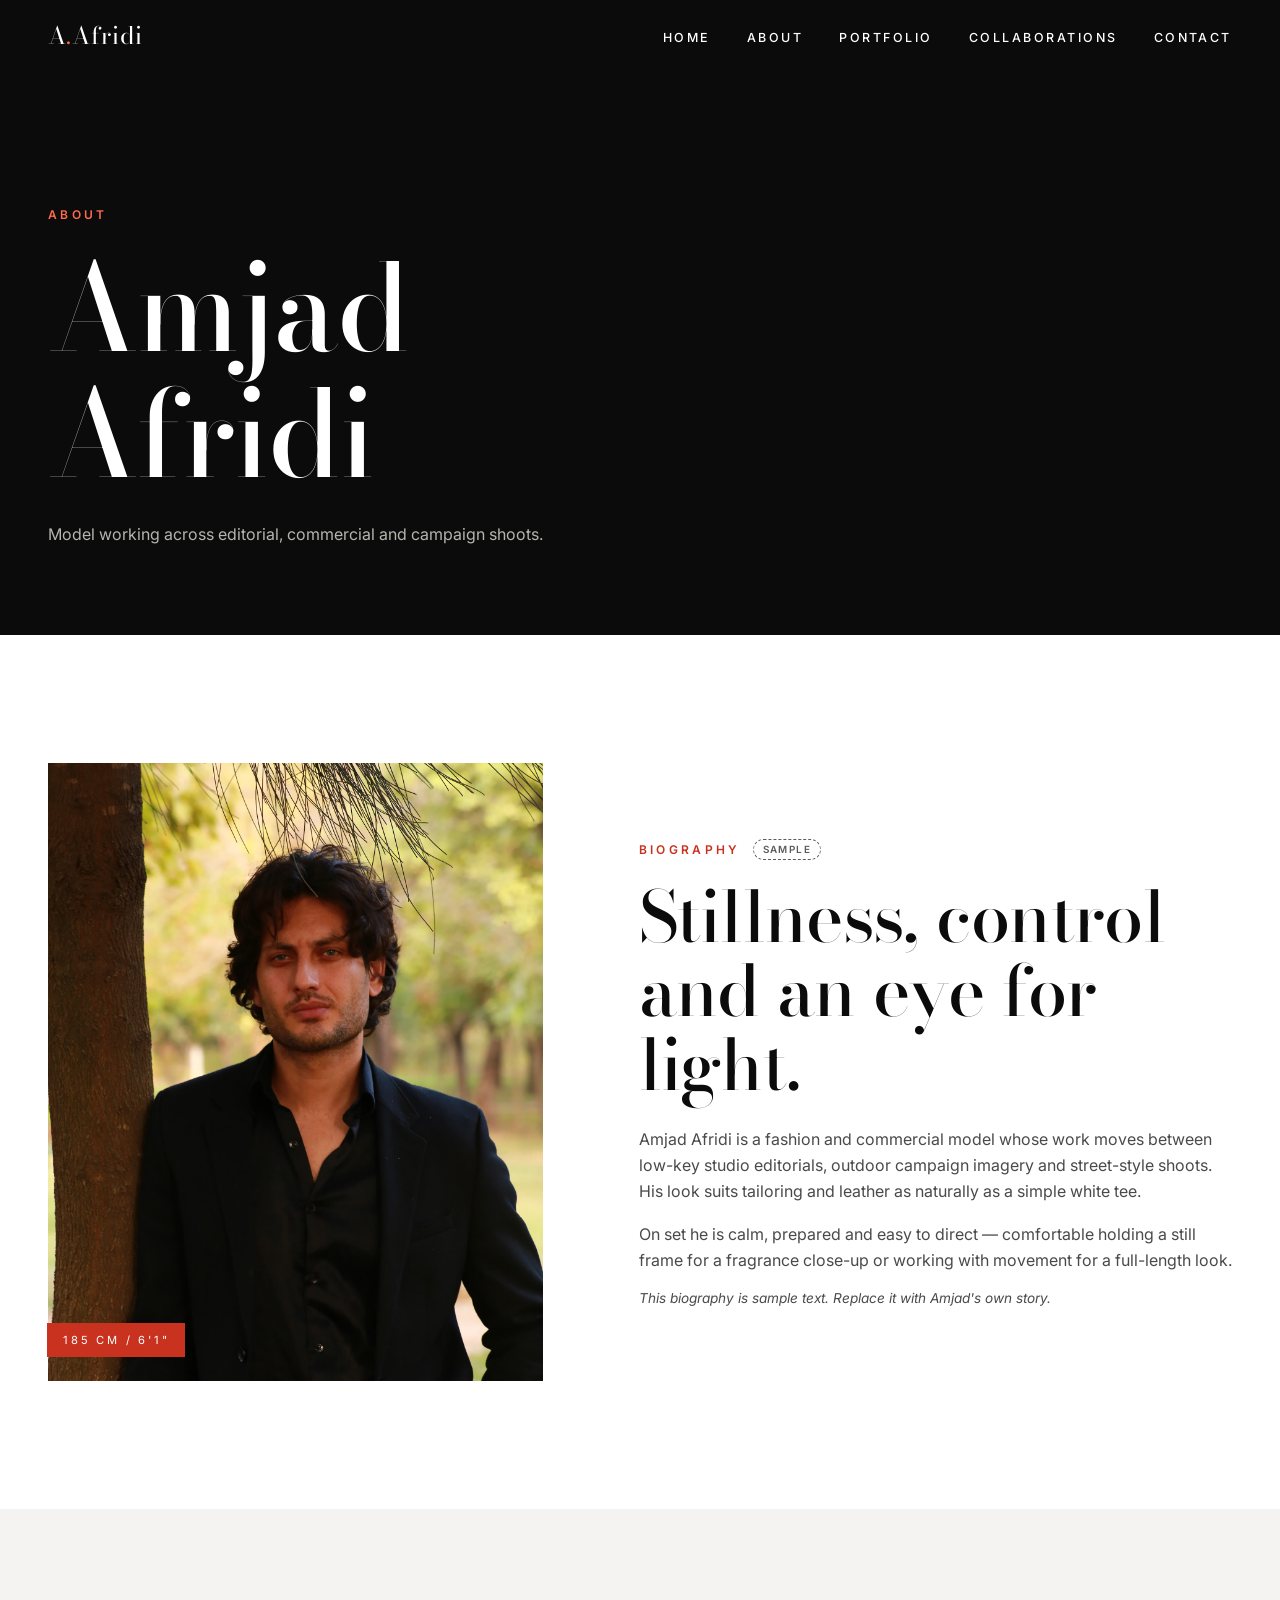
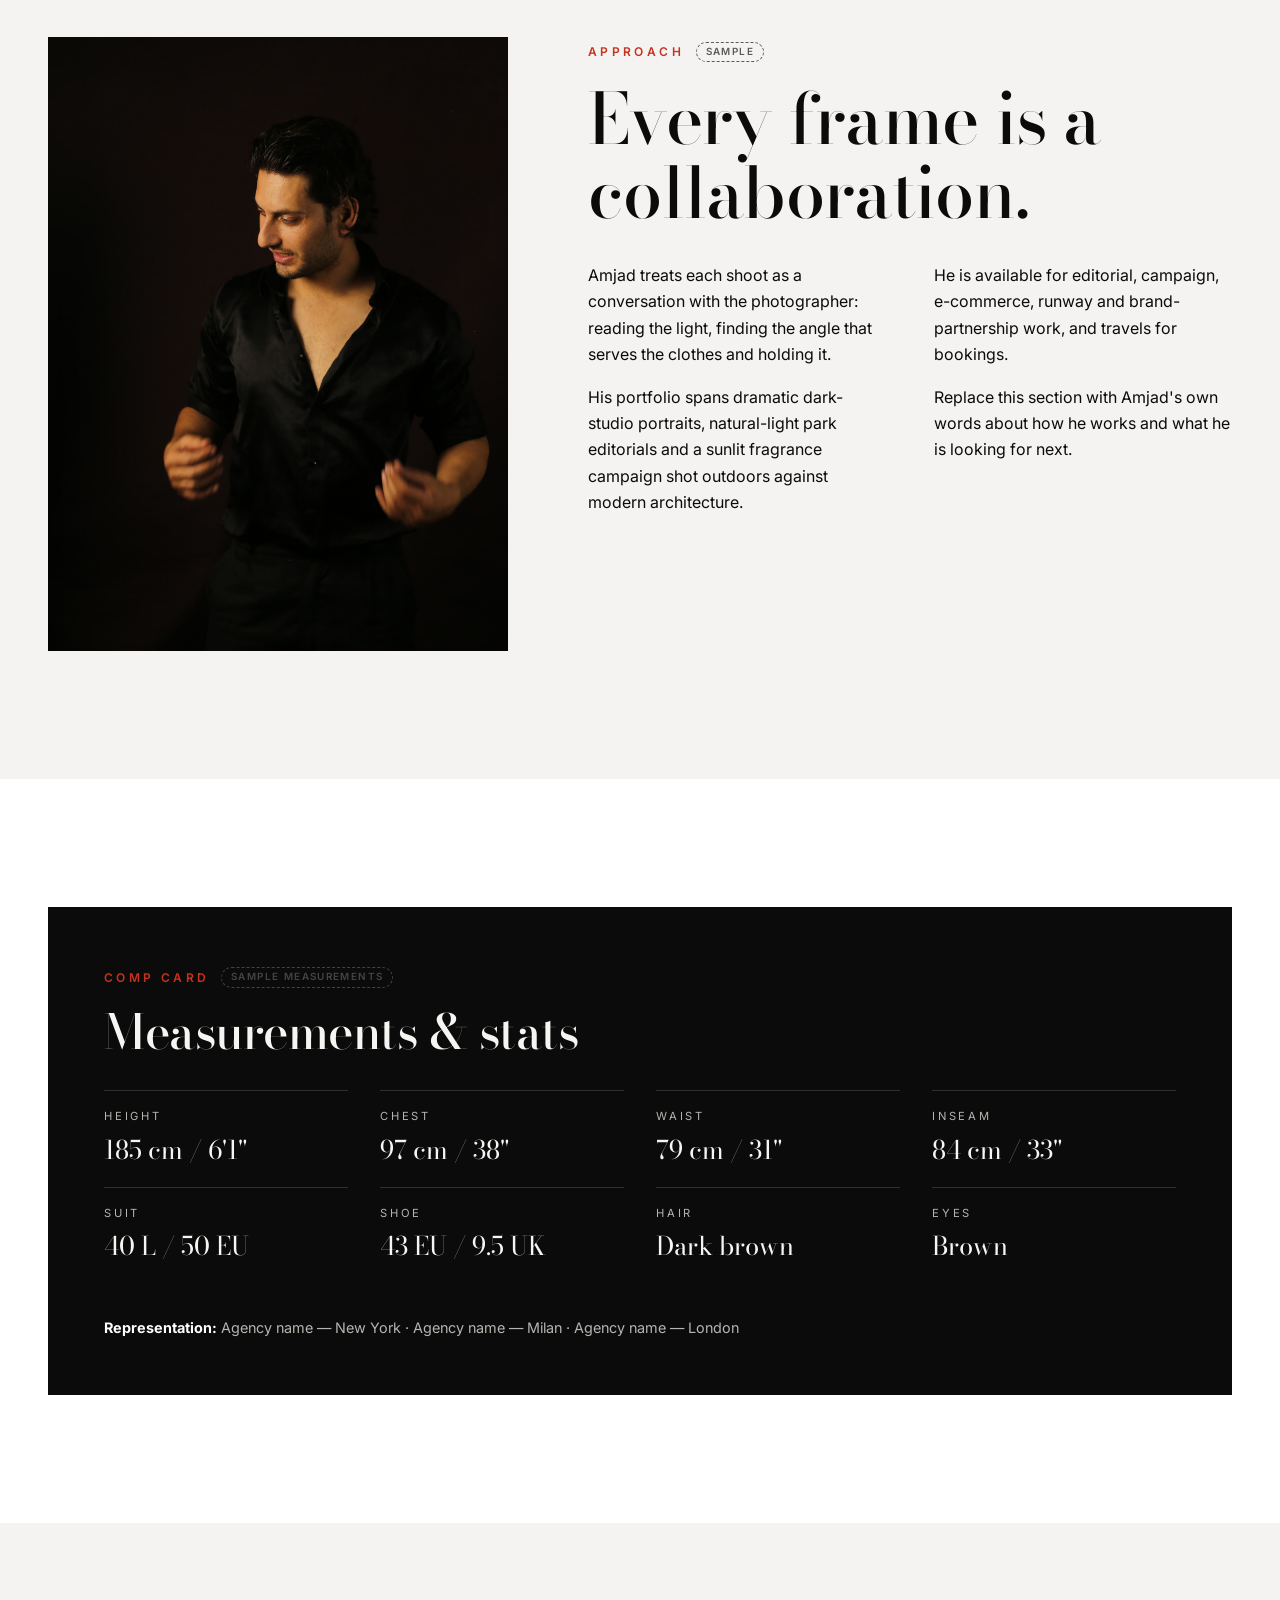
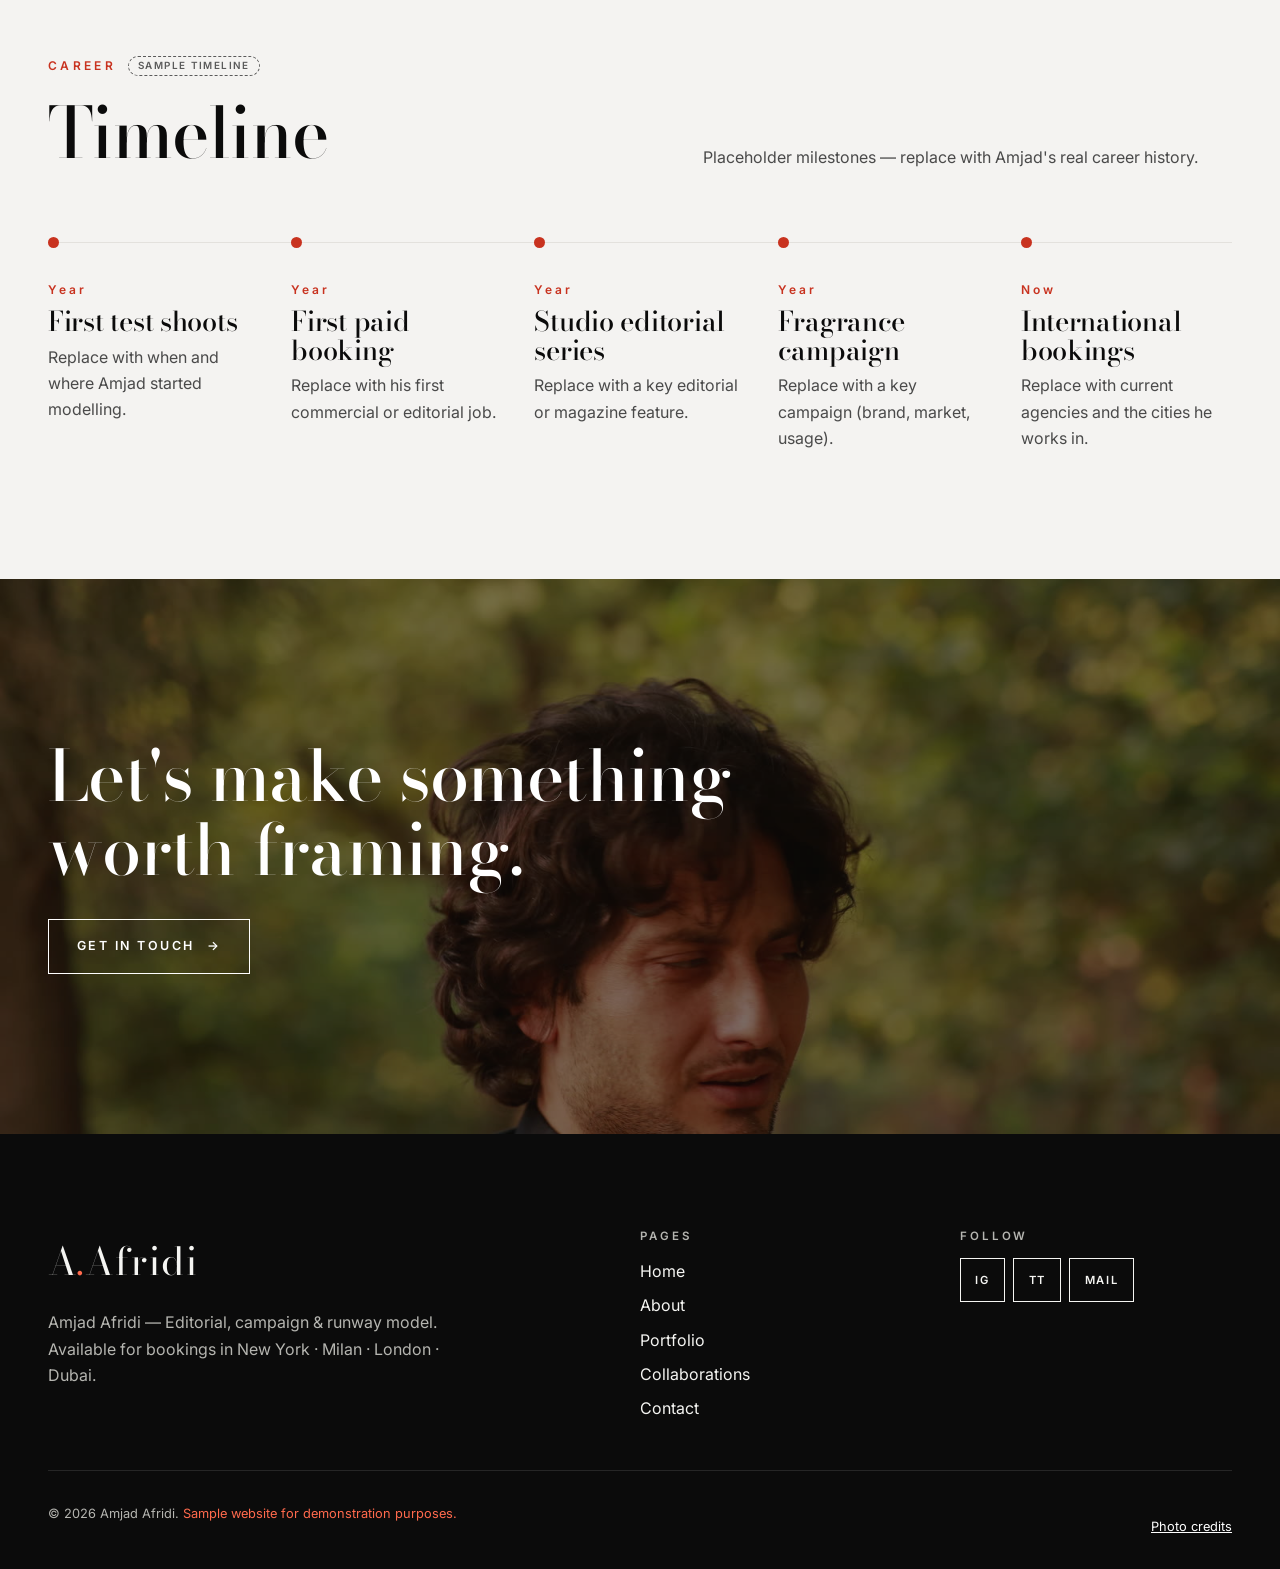
==== about.html @ eb2d9896 "Amjad Afridi Website" ====
<!DOCTYPE html>
<html lang="en">
<head>
  <meta charset="UTF-8">
  <link rel="icon" href="data:,">
  <meta name="viewport" content="width=device-width, initial-scale=1">
  <title>About | Amjad Afridi — Model</title>
  <meta name="description" content="About model Amjad Afridi — biography, measurements and career timeline.">
  <meta name="author" content="Amjad Afridi">
  <link rel="preconnect" href="https://fonts.googleapis.com">
  <link rel="preconnect" href="https://fonts.gstatic.com" crossorigin>
  <link href="https://fonts.googleapis.com/css2?family=Bodoni+Moda:ital,opsz,wght@0,6..96,400;0,6..96,500;1,6..96,400&family=Inter:wght@400;500;600;800&display=swap" rel="stylesheet">
  <link rel="stylesheet" href="css/style.css">
  <script>document.documentElement.classList.add('js');</script>
</head>
<body>
  <a class="skip-link" href="#main">Skip to content</a>

  <header class="site-header">
    <div class="container">
      <a class="logo" href="index.html" aria-label="Amjad Afridi — home">A<span>.</span>Afridi</a>
      <button class="nav-toggle" type="button" aria-expanded="false" aria-controls="site-nav" aria-label="Open menu"><span></span></button>
      <nav id="site-nav" class="site-nav" aria-label="Main">
        <ul>
          <li><a href="index.html">Home</a></li>
          <li><a href="about.html" aria-current="page">About</a></li>
          <li><a href="portfolio.html">Portfolio</a></li>
          <li><a href="collaborations.html">Collaborations</a></li>
          <li><a href="contact.html">Contact</a></li>
        </ul>
      </nav>
    </div>
  </header>

  <main id="main">

    <section class="page-head">
      <div class="container">
        <span class="eyebrow">About</span>
        <h1>Amjad<br>Afridi</h1>
        <p>Model working across editorial, commercial and campaign shoots.</p>
      </div>
    </section>

    <section class="section" aria-labelledby="bio-title">
      <div class="container about-grid">
        <figure class="about-portrait reveal">
          <img src="images/amjad-about-01.jpg" alt="Amjad Afridi in a black suit leaning against a tree in a park" loading="lazy" style="object-position: 50% 25%">
          <figcaption data-config="measurements.height">185 cm / 6'1"</figcaption>
        </figure>
        <div class="about-text reveal reveal-delay-1">
          <span class="eyebrow">Biography</span> <span class="sample-tag" title="Placeholder content — replace with real details">Sample</span>
          <h2 id="bio-title">Stillness, control and an eye for light.</h2>
          <p>Amjad Afridi is a fashion and commercial model whose work moves between low-key studio editorials, outdoor campaign imagery and street-style shoots. His look suits tailoring and leather as naturally as a simple white tee.</p>
          <p>On set he is calm, prepared and easy to direct — comfortable holding a still frame for a fragrance close-up or working with movement for a full-length look.</p>
          <p class="note">This biography is sample text. Replace it with Amjad's own story.</p>
        </div>
      </div>
    </section>

    <section class="section section--surface" aria-labelledby="story-title">
      <div class="container story">
        <img class="reveal" src="images/amjad-about-02.jpg" alt="Amjad Afridi in a black shirt against a dark studio backdrop" loading="lazy" style="object-position: 50% 20%">
        <div class="reveal reveal-delay-1">
          <span class="eyebrow">Approach</span> <span class="sample-tag" title="Placeholder content — replace with real details">Sample</span>
          <h2 id="story-title" style="margin-bottom:2rem">Every frame is a collaboration.</h2>
          <div class="story-text">
            <p>Amjad treats each shoot as a conversation with the photographer: reading the light, finding the angle that serves the clothes and holding it.</p>
            <p>His portfolio spans dramatic dark-studio portraits, natural-light park editorials and a sunlit fragrance campaign shot outdoors against modern architecture.</p>
            <p>He is available for editorial, campaign, e-commerce, runway and brand-partnership work, and travels for bookings.</p>
            <p>Replace this section with Amjad's own words about how he works and what he is looking for next.</p>
          </div>
        </div>
      </div>
    </section>

    <section class="section" aria-labelledby="stats-title">
      <div class="container">
        <div class="card-stats reveal">
          <span class="eyebrow">Comp card</span> <span class="sample-tag" title="Placeholder content — replace with real details">Sample measurements</span>
          <h2 id="stats-title">Measurements &amp; stats</h2>
          <dl class="measure-list">
            <div><dt>Height</dt><dd data-config="measurements.height">185 cm / 6'1"</dd></div>
            <div><dt>Chest</dt><dd data-config="measurements.chest">97 cm / 38"</dd></div>
            <div><dt>Waist</dt><dd data-config="measurements.waist">79 cm / 31"</dd></div>
            <div><dt>Inseam</dt><dd data-config="measurements.inseam">84 cm / 33"</dd></div>
            <div><dt>Suit</dt><dd data-config="measurements.suit">40 L / 50 EU</dd></div>
            <div><dt>Shoe</dt><dd data-config="measurements.shoe">43 EU / 9.5 UK</dd></div>
            <div><dt>Hair</dt><dd data-config="measurements.hair">Dark brown</dd></div>
            <div><dt>Eyes</dt><dd data-config="measurements.eyes">Brown</dd></div>
          </dl>
          <p class="agencies"><strong>Representation:</strong> <span data-config="agencies.newYork">Agency name — New York</span> &middot; <span data-config="agencies.milan">Agency name — Milan</span> &middot; <span data-config="agencies.london">Agency name — London</span></p>
        </div>
      </div>
    </section>

    <section class="section section--surface" aria-labelledby="timeline-title">
      <div class="container">
        <div class="section-head"><div><span class="eyebrow">Career</span> <span class="sample-tag" title="Placeholder content — replace with real details">Sample timeline</span><h2 id="timeline-title">Timeline</h2></div><p>Placeholder milestones — replace with Amjad's real career history.</p></div>
        <ol class="timeline">
          <li class="reveal"><time>Year</time><h3>First test shoots</h3><p>Replace with when and where Amjad started modelling.</p></li>
          <li class="reveal reveal-delay-1"><time>Year</time><h3>First paid booking</h3><p>Replace with his first commercial or editorial job.</p></li>
          <li class="reveal reveal-delay-2"><time>Year</time><h3>Studio editorial series</h3><p>Replace with a key editorial or magazine feature.</p></li>
          <li class="reveal reveal-delay-3"><time>Year</time><h3>Fragrance campaign</h3><p>Replace with a key campaign (brand, market, usage).</p></li>
          <li class="reveal reveal-delay-3"><time>Now</time><h3>International bookings</h3><p>Replace with current agencies and the cities he works in.</p></li>
        </ol>
      </div>
    </section>

    <section class="cta-banner" aria-labelledby="cta-title">
      <img src="images/amjad-cta-01.jpg" alt="" loading="lazy" style="object-position: 35% 30%">
      <div class="container">
        <h2 id="cta-title">Let's make something worth framing.</h2>
        <a class="btn btn--light" href="contact.html">Get in touch</a>
      </div>
    </section>
  </main>

  <footer class="site-footer">
    <div class="container">
      <div class="footer-top">
        <div class="footer-brand">
          <a class="logo" href="index.html">A<span>.</span>Afridi</a>
          <p><span data-config="name">Amjad Afridi</span> — <span data-config="tagline">Editorial, campaign &amp; runway model</span>. Available for bookings in <span data-config="cities">New York · Milan · London · Dubai</span>.</p>
        </div>
        <div>
          <h2>Pages</h2>
          <ul class="footer-links">
            <li><a href="index.html">Home</a></li>
            <li><a href="about.html">About</a></li>
            <li><a href="portfolio.html">Portfolio</a></li>
            <li><a href="collaborations.html">Collaborations</a></li>
            <li><a href="contact.html">Contact</a></li>
          </ul>
        </div>
        <div>
          <h2>Follow</h2>
          <ul class="socials">
            <li><a href="#" data-config-href="links.instagram" aria-label="Instagram (sample link)">IG</a></li>
            <li><a href="#" data-config-href="links.tiktok" aria-label="TikTok (sample link)">TT</a></li>
            <li><a href="mailto:bookings@amjadafridi.example" data-config-href="links.email" aria-label="Email">Mail</a></li>
          </ul>
        </div>
      </div>
      <div class="footer-bottom">
        <p>&copy; <span data-year>2026</span> <span data-config="name">Amjad Afridi</span>. <span class="sample-note">Sample website for demonstration purposes.</span></p>
        <p><a href="CREDITS.md">Photo credits</a></p>
      </div>
    </div>
  </footer>

  <script src="js/config.js"></script>
  <script src="js/main.js" defer></script>
</body>
</html>
---- css/style.css ----
/* ==========================================================================
   Male Model — international sample portfolio
   Theme: high-fashion minimal. Black, white and one accent (vermilion).
   Mobile-first. Edit the custom properties below to re-theme the whole site.
   ========================================================================== */

:root {
  /* Colors */
  --color-bg: #ffffff;
  --color-surface: #f4f3f1;
  --color-ink: #0b0b0b;
  --color-ink-soft: #4a4a4a;      /* 8.9:1 on white */
  --color-line: #e3e1dd;
  --color-dark: #0b0b0b;
  --color-on-dark: #f5f5f2;
  --color-on-dark-soft: #b5b5b0;  /* 9:1 on black */
  --color-accent: #c8321f;        /* 5.4:1 on white */
  --color-accent-on-dark: #ff6a4d;/* 6.6:1 on black */
  --color-focus: #2a62ff;
  --color-error: #b3261e;
  --color-success: #1f6f43;

  /* Type */
  --font-display: "Bodoni Moda", "Didot", "Times New Roman", serif;
  --font-body: "Inter", "Helvetica Neue", Arial, sans-serif;

  /* Layout */
  --container: 1240px;
  --gutter: clamp(1.25rem, 4vw, 3rem);
  --section-y: clamp(4.5rem, 10vw, 8.5rem);
  --header-h: 72px;
  --ease: cubic-bezier(.2, .7, .2, 1);
}

/* ---------- Reset & base ---------- */
*, *::before, *::after { box-sizing: border-box; }
* { margin: 0; }
html { scroll-behavior: smooth; -webkit-text-size-adjust: 100%; }
@media (prefers-reduced-motion: reduce) { html { scroll-behavior: auto; } *, *::before, *::after { animation-duration: .01ms !important; transition-duration: .01ms !important; } }
body {
  font-family: var(--font-body);
  font-size: 1rem;
  line-height: 1.65;
  color: var(--color-ink);
  background: var(--color-bg);
  -webkit-font-smoothing: antialiased;
  animation: page-in .7s var(--ease) both;       /* page-load fade-in */
}
@keyframes page-in { from { opacity: 0; } to { opacity: 1; } }
body.menu-open, body.lightbox-open { overflow: hidden; }
img { display: block; max-width: 100%; height: auto; }
a { color: inherit; }
button, input, select, textarea { font: inherit; color: inherit; }
[hidden] { display: none !important; }
:focus-visible { outline: 3px solid var(--color-focus); outline-offset: 3px; }
.visually-hidden { position: absolute !important; width: 1px; height: 1px; overflow: hidden; clip: rect(0 0 0 0); white-space: nowrap; }
.skip-link { position: absolute; left: 1rem; top: -4rem; z-index: 200; background: var(--color-ink); color: #fff; padding: .75rem 1rem; }
.skip-link:focus { top: 1rem; }

h1, h2, h3 { font-family: var(--font-display); font-weight: 500; line-height: 1.05; letter-spacing: -.01em; }
h1 { font-size: clamp(3rem, 12vw, 9.5rem); }
h2 { font-size: clamp(2.2rem, 6vw, 4.4rem); }
h3 { font-size: clamp(1.3rem, 2.4vw, 1.7rem); }
p + p { margin-top: 1em; }

.container { width: min(100% - 2 * var(--gutter), var(--container)); margin-inline: auto; }
.section { padding-block: var(--section-y); }
.section--surface { background: var(--color-surface); }
.section--dark { background: var(--color-dark); color: var(--color-on-dark); }
.eyebrow {
  display: inline-block; font-size: .75rem; font-weight: 600; letter-spacing: .28em; text-transform: uppercase;
  color: var(--color-accent); margin-bottom: 1.25rem;
}
.section--dark .eyebrow, .hero .eyebrow, .page-head .eyebrow { color: var(--color-accent-on-dark); }
.section-head { display: grid; gap: 1.25rem; margin-bottom: clamp(2.5rem, 6vw, 4.5rem); }
.section-head p { max-width: 34rem; color: var(--color-ink-soft); }
.section--dark .section-head p { color: var(--color-on-dark-soft); }
@media (min-width: 900px) { .section-head { grid-template-columns: 1.2fr 1fr; align-items: end; } }

/* ---------- Buttons ---------- */
.btn {
  display: inline-flex; align-items: center; gap: .75rem; padding: 1rem 1.75rem;
  font-size: .78rem; font-weight: 600; letter-spacing: .2em; text-transform: uppercase; text-decoration: none;
  border: 1px solid currentColor; background: transparent; cursor: pointer;
  transition: background .3s var(--ease), color .3s var(--ease), border-color .3s var(--ease);
}
.btn::after { content: "\2192"; transition: transform .3s var(--ease); }
.btn:hover::after { transform: translateX(4px); }
.btn--solid { background: var(--color-ink); color: #fff; border-color: var(--color-ink); }
.btn--solid:hover { background: var(--color-accent); border-color: var(--color-accent); }
.btn--light { color: #fff; }
.btn--light:hover { background: #fff; color: var(--color-ink); }
.text-link { font-weight: 600; text-decoration: none; border-bottom: 1px solid var(--color-accent); padding-bottom: 2px; }
.text-link:hover { color: var(--color-accent); }

/* ---------- Header / nav ---------- */
.site-header {
  position: fixed; inset: 0 0 auto; z-index: 100; height: var(--header-h);
  color: #fff; transition: background .35s var(--ease), color .35s var(--ease), box-shadow .35s var(--ease), height .35s var(--ease);
}
.site-header.is-scrolled { background: rgba(255,255,255,.96); color: var(--color-ink); box-shadow: 0 1px 0 var(--color-line); --header-h: 60px; backdrop-filter: blur(8px); }
.site-header .container { height: 100%; display: flex; align-items: center; justify-content: space-between; }
.logo { font-family: var(--font-display); font-size: 1.5rem; letter-spacing: .04em; text-decoration: none; }
.logo span { color: var(--color-accent-on-dark); }
.is-scrolled .logo span { color: var(--color-accent); }

.nav-toggle {
  position: relative; z-index: 2; width: 44px; height: 44px; display: grid; place-items: center;
  background: none; border: 0; cursor: pointer;
}
.nav-toggle span, .nav-toggle span::before, .nav-toggle span::after {
  content: ""; display: block; width: 24px; height: 1.5px; background: currentColor; transition: transform .3s var(--ease), opacity .3s;
}
.nav-toggle span { position: relative; }
.nav-toggle span::before { position: absolute; top: -7px; }
.nav-toggle span::after { position: absolute; top: 7px; }
.nav-toggle[aria-expanded="true"] span { background: transparent; }
.nav-toggle[aria-expanded="true"] span::before { transform: translateY(7px) rotate(45deg); }
.nav-toggle[aria-expanded="true"] span::after { transform: translateY(-7px) rotate(-45deg); }
.menu-open .site-header { color: #fff; }

.logo { position: relative; z-index: 2; }  /* stay above the open mobile menu */
.site-nav {
  position: fixed; inset: 0; z-index: 1; background: var(--color-dark); color: #fff; overflow-y: auto;
  display: flex; flex-direction: column; justify-content: center; padding: var(--gutter);
  opacity: 0; visibility: hidden; transition: opacity .35s var(--ease), visibility .35s;
}
.site-nav.is-open { opacity: 1; visibility: visible; }
.site-nav ul { list-style: none; padding: 0; display: grid; gap: .5rem; }
.site-nav a { font-family: var(--font-display); font-size: clamp(1.9rem, 8vw, 3.5rem); text-decoration: none; }
.site-nav a[aria-current="page"] { color: var(--color-accent-on-dark); font-style: italic; }

@media (min-width: 900px) {
  .nav-toggle { display: none; }
  .site-nav { position: static; inset: auto; background: none; color: inherit; opacity: 1; visibility: visible; padding: 0; flex-direction: row; }
  .site-nav ul { display: flex; gap: 2.25rem; }
  .site-nav a { font-family: var(--font-body); font-size: .78rem; font-weight: 500; letter-spacing: .2em; text-transform: uppercase; position: relative; padding-block: .5rem; }
  .site-nav a::after { content: ""; position: absolute; left: 0; right: 100%; bottom: 0; height: 1px; background: currentColor; transition: right .35s var(--ease); }
  .site-nav a:hover::after, .site-nav a[aria-current="page"]::after { right: 0; }
  .site-nav a[aria-current="page"] { color: inherit; font-style: normal; }
}

/* ---------- Hero (home) ---------- */
.hero { position: relative; min-height: 100svh; display: flex; align-items: flex-end; color: #fff; background: var(--color-dark); overflow: hidden; }
.hero-media { position: absolute; inset: 0; }
.hero-media img { width: 100%; height: 100%; object-fit: cover; object-position: 60% 30%; animation: hero-zoom 14s ease-out both; }
@keyframes hero-zoom { from { transform: scale(1.08); } to { transform: scale(1); } }
.hero::after { content: ""; position: absolute; inset: 0; background: linear-gradient(180deg, rgba(0,0,0,.45) 0%, rgba(0,0,0,0) 35%, rgba(0,0,0,.75) 100%); }
.hero-content { position: relative; z-index: 1; padding-block: calc(var(--header-h) + 3rem) clamp(3rem, 8vw, 6rem); }
.hero h1 { text-transform: uppercase; letter-spacing: -.02em; line-height: .88; }
.hero h1 em { display: block; font-style: italic; text-transform: none; color: var(--color-accent-on-dark); font-size: .42em; letter-spacing: 0; margin-top: .35em; }
.hero-tagline { max-width: 30rem; margin: 1.75rem 0 2.25rem; font-size: 1.05rem; color: #e9e9e6; }
.hero-cities { position: absolute; z-index: 1; right: var(--gutter); top: 50%; writing-mode: vertical-rl; font-size: .7rem; letter-spacing: .4em; text-transform: uppercase; color: #d6d6d2; display: none; }
@media (min-width: 900px) { .hero-cities { display: block; } }

/* ---------- Inner page header ---------- */
.page-head { background: var(--color-dark); color: #fff; padding: calc(var(--header-h) + clamp(4rem, 12vw, 8rem)) 0 clamp(3rem, 8vw, 5.5rem); }
.page-head h1 { font-size: clamp(3rem, 10vw, 7.5rem); }
.page-head p { max-width: 36rem; margin-top: 1.5rem; color: var(--color-on-dark-soft); }

/* ---------- Intro ---------- */
.intro { display: grid; gap: 2.5rem; }
.intro-lead { font-family: var(--font-display); font-size: clamp(1.6rem, 3.6vw, 2.6rem); line-height: 1.2; }
.intro-lead em { color: var(--color-accent); }
.intro-body { color: var(--color-ink-soft); }
.intro-body .text-link { display: inline-block; margin-top: 1.5rem; color: var(--color-ink); }
@media (min-width: 900px) { .intro { grid-template-columns: 1.4fr 1fr; gap: 6rem; align-items: end; } }

/* ---------- Featured works (asymmetric grid) ---------- */
.featured { display: grid; gap: 1rem; grid-template-columns: 1fr 1fr; }
.work { position: relative; overflow: hidden; display: block; text-decoration: none; color: #fff; background: #1b1b1b; aspect-ratio: 3 / 4; }
.work img { width: 100%; height: 100%; object-fit: cover; transition: transform .9s var(--ease), filter .6s; filter: grayscale(.15); }
.work:hover img, .work:focus-visible img { transform: scale(1.05); filter: grayscale(0); }
.work-meta { position: absolute; inset: auto 0 0; padding: 1.25rem; background: linear-gradient(transparent, rgba(0,0,0,.78)); }
.work-meta small { display: block; font-size: .68rem; letter-spacing: .25em; text-transform: uppercase; color: var(--color-accent-on-dark); }
.work-meta span { font-family: var(--font-display); font-size: 1.15rem; }
@media (min-width: 900px) {
  .featured { grid-template-columns: repeat(12, 1fr); grid-auto-rows: 120px; gap: 1.25rem; }
  .featured .work { aspect-ratio: auto; }
  .featured .work:nth-child(1) { grid-column: 1 / 6;  grid-row: span 5; }
  .featured .work:nth-child(2) { grid-column: 6 / 9;  grid-row: span 3; margin-top: 4rem; }
  .featured .work:nth-child(3) { grid-column: 9 / 13; grid-row: span 4; }
  .featured .work:nth-child(4) { grid-column: 6 / 9;  grid-row: span 3; }
  .featured .work:nth-child(5) { grid-column: 1 / 5;  grid-row: span 3; }
  .featured .work:nth-child(6) { grid-column: 9 / 13; grid-row: span 4; margin-top: -2rem; }
}

/* ---------- Stats strip ---------- */
.stats { display: grid; grid-template-columns: repeat(2, 1fr); gap: 2.5rem 1.5rem; text-align: left; }
.stat { border-top: 1px solid #333; padding-top: 1.25rem; }
.stat-num { display: block; font-family: var(--font-display); font-size: clamp(3rem, 7vw, 5rem); line-height: 1; }
.stat-label { font-size: .75rem; letter-spacing: .22em; text-transform: uppercase; color: var(--color-on-dark-soft); }
@media (min-width: 900px) { .stats { grid-template-columns: repeat(4, 1fr); } }

/* ---------- Testimonials slider ---------- */
.slider { position: relative; overflow: hidden; }
.slider-track { display: flex; transition: transform .7s var(--ease); }
.slide { flex: 0 0 100%; padding-inline: .25rem; }
.slide blockquote { font-family: var(--font-display); font-size: clamp(1.5rem, 3.8vw, 2.8rem); line-height: 1.25; max-width: 56rem; }
.slide blockquote::before { content: "\201C"; display: block; font-size: 4em; line-height: .6; color: var(--color-accent); }
.slide figcaption { margin-top: 2rem; font-size: .8rem; letter-spacing: .2em; text-transform: uppercase; color: var(--color-ink-soft); }
.slide figcaption strong { color: var(--color-ink); font-weight: 600; }
.slider-controls { display: flex; align-items: center; gap: 1rem; margin-top: 2.5rem; }
.slider-btn { width: 48px; height: 48px; border: 1px solid var(--color-ink); background: none; cursor: pointer; font-size: 1.1rem; transition: background .3s, color .3s; }
.slider-btn:hover { background: var(--color-ink); color: #fff; }
.slider-dots { display: flex; gap: .5rem; margin-left: auto; }
.slider-dot { width: 28px; height: 3px; border: 0; padding: 0; background: var(--color-line); cursor: pointer; }
.slider-dot[aria-current="true"] { background: var(--color-accent); }
/* Larger hit area for dots without changing their look */
.slider-dot { position: relative; }
.slider-dot::before { content: ""; position: absolute; inset: -12px -2px; }

/* ---------- CTA banner ---------- */
.cta-banner { position: relative; color: #fff; background: var(--color-dark); overflow: hidden; }
.cta-banner img { position: absolute; inset: 0; width: 100%; height: 100%; object-fit: cover; opacity: .45; }
.cta-banner .container { position: relative; padding-block: clamp(5rem, 14vw, 10rem); display: grid; gap: 2rem; justify-items: start; }
.cta-banner h2 { max-width: 16ch; }

/* ---------- About ---------- */
.about-grid { display: grid; gap: 3rem; }
.about-portrait { position: relative; }
.about-portrait img { width: 100%; aspect-ratio: 4 / 5; object-fit: cover; }
.about-portrait figcaption { position: absolute; left: -1px; bottom: 1.5rem; background: var(--color-accent); color: #fff; padding: .5rem 1rem; font-size: .7rem; letter-spacing: .25em; text-transform: uppercase; }
.about-text h2 { margin-bottom: 1.5rem; }
.about-text p { color: var(--color-ink-soft); }
@media (min-width: 900px) { .about-grid { grid-template-columns: 5fr 6fr; gap: 6rem; align-items: center; } }

.story { display: grid; gap: 3rem; align-items: start; }
.story img { width: 100%; aspect-ratio: 3 / 4; object-fit: cover; }
.story-text { columns: 1; }
@media (min-width: 900px) { .story { grid-template-columns: 1fr 1.4fr; gap: 5rem; } .story-text { columns: 2; column-gap: 3rem; } }

.card-stats { background: var(--color-dark); color: var(--color-on-dark); padding: clamp(2rem, 5vw, 3.5rem); }
.card-stats h2 { font-size: clamp(2rem, 4vw, 3rem); margin-bottom: 2rem; }
.measure-list { display: grid; grid-template-columns: repeat(2, 1fr); gap: 0; }
.measure-list div { border-top: 1px solid #2f2f2f; padding: 1rem 0; }
.measure-list dt { font-size: .7rem; letter-spacing: .25em; text-transform: uppercase; color: var(--color-on-dark-soft); }
.measure-list dd { font-family: var(--font-display); font-size: 1.6rem; margin: .2rem 0 0; }
@media (min-width: 700px) { .measure-list { grid-template-columns: repeat(4, 1fr); column-gap: 2rem; } }
.card-stats .agencies { margin-top: 2rem; color: var(--color-on-dark-soft); font-size: .9rem; }
.card-stats .agencies strong { color: #fff; }

.timeline { list-style: none; padding: 0; border-left: 1px solid var(--color-line); margin-left: .5rem; }
.timeline li { position: relative; padding: 0 0 2.75rem 2rem; }
.timeline li::before { content: ""; position: absolute; left: -6px; top: .45rem; width: 11px; height: 11px; background: var(--color-accent); border-radius: 50%; }
.timeline time { font-size: .75rem; font-weight: 600; letter-spacing: .25em; color: var(--color-accent); }
.timeline h3 { margin: .35rem 0 .5rem; }
.timeline p { color: var(--color-ink-soft); max-width: 40rem; }
@media (min-width: 900px) {
  .timeline { border-left: 0; margin: 0; display: grid; grid-template-columns: repeat(5, 1fr); gap: 2rem; border-top: 1px solid var(--color-line); }
  .timeline li { padding: 2rem 0 0; }
  .timeline li::before { left: 0; top: -6px; }
}

/* ---------- Portfolio gallery (CSS-columns masonry) ---------- */
.filters { display: flex; flex-wrap: wrap; gap: .5rem; margin-bottom: 1rem; }
.filter-btn {
  padding: .7rem 1.2rem; border: 1px solid var(--color-line); background: none; cursor: pointer;
  font-size: .72rem; font-weight: 600; letter-spacing: .2em; text-transform: uppercase; transition: all .25s var(--ease);
}
.filter-btn:hover { border-color: var(--color-ink); }
.filter-btn[aria-pressed="true"] { background: var(--color-ink); color: #fff; border-color: var(--color-ink); }
.filter-status { font-size: .8rem; color: var(--color-ink-soft); margin-bottom: 2rem; }
.gallery { columns: 2 160px; column-gap: 1rem; }
@media (min-width: 900px) { .gallery { columns: 3; column-gap: 1.5rem; } }
.gallery-item { break-inside: avoid; margin-bottom: 1rem; }
@media (min-width: 900px) { .gallery-item { margin-bottom: 1.5rem; } }
.gallery-item a { display: block; position: relative; overflow: hidden; background: #ddd; }
.gallery-item img { width: 100%; transition: transform .8s var(--ease); }
.gallery-item a:hover img, .gallery-item a:focus-visible img { transform: scale(1.04); }
.gallery-item a::after {
  content: "View"; position: absolute; right: .75rem; bottom: .75rem; background: #fff; color: var(--color-ink);
  font-size: .65rem; letter-spacing: .25em; text-transform: uppercase; padding: .4rem .7rem; opacity: 0; transform: translateY(6px); transition: all .3s var(--ease);
}
.gallery-item a:hover::after, .gallery-item a:focus-visible::after { opacity: 1; transform: none; }
.gallery-item figcaption { font-size: .78rem; padding-top: .6rem; color: var(--color-ink-soft); display: flex; justify-content: space-between; gap: 1rem; }
.gallery-item figcaption span { color: var(--color-accent); letter-spacing: .15em; text-transform: uppercase; font-size: .66rem; font-weight: 600; }

/* ---------- Lightbox ---------- */
.lightbox { position: fixed; inset: 0; z-index: 300; background: rgba(8,8,8,.96); display: grid; grid-template-columns: auto 1fr auto; align-items: center; padding: 1rem; color: #fff; animation: page-in .3s both; }
.lightbox-figure { grid-column: 2; display: grid; justify-items: center; gap: 1rem; min-width: 0; }
.lightbox-img { max-height: 82vh; width: auto; max-width: 100%; object-fit: contain; }
.lightbox-caption { font-size: .8rem; letter-spacing: .12em; color: #ccc; text-align: center; }
.lightbox button { background: none; border: 1px solid rgba(255,255,255,.35); color: #fff; width: 48px; height: 48px; cursor: pointer; font-size: 1.2rem; transition: background .25s; }
.lightbox button:hover { background: rgba(255,255,255,.12); }
.lightbox-close { position: absolute; top: 1rem; right: 1rem; font-size: 1.6rem !important; }
.lightbox-prev { grid-column: 1; } .lightbox-next { grid-column: 3; }
@media (max-width: 600px) { .lightbox { grid-template-columns: 1fr 1fr; grid-template-rows: 1fr auto; } .lightbox-figure { grid-column: 1 / -1; grid-row: 1; } .lightbox-prev { grid-row: 2; justify-self: end; margin-right: .5rem; } .lightbox-next { grid-column: 2; grid-row: 2; margin-left: .5rem; } }

/* ---------- Collaborations ---------- */
.collab-grid { display: grid; gap: 1.5rem; }
@media (min-width: 700px) { .collab-grid { grid-template-columns: repeat(2, 1fr); } }
@media (min-width: 1100px) { .collab-grid { grid-template-columns: repeat(3, 1fr); } }
.collab-card { border: 1px solid var(--color-line); display: flex; flex-direction: column; transition: border-color .3s, transform .4s var(--ease); background: #fff; }
.collab-card:hover { border-color: var(--color-ink); transform: translateY(-4px); }
.collab-card .media { aspect-ratio: 16 / 10; overflow: hidden; background: #1b1b1b; }
.collab-card .media img { width: 100%; height: 100%; object-fit: cover; }
.collab-card .media--type { display: grid; place-items: center; color: #fff; font-family: var(--font-display); font-size: 2rem; font-style: italic; text-align: center; padding: 1rem; }
.collab-card .media--type.alt { background: var(--color-accent); }
.collab-card .media--type.light { background: var(--color-surface); color: var(--color-ink); }
.collab-body { padding: 1.5rem; display: grid; gap: .6rem; flex: 1; align-content: start; }
.collab-top { display: flex; justify-content: space-between; font-size: .7rem; letter-spacing: .2em; text-transform: uppercase; color: var(--color-ink-soft); }
.collab-top .brand { color: var(--color-accent); font-weight: 600; }
.collab-body p { color: var(--color-ink-soft); font-size: .95rem; }
.collab-role { font-size: .78rem; font-weight: 600; }

.featured-in { display: flex; flex-wrap: wrap; justify-content: center; align-items: center; gap: 1.5rem 3.5rem; }
.featured-in span { font-family: var(--font-display); font-size: clamp(1.4rem, 3vw, 2rem); color: var(--color-on-dark-soft); transition: color .3s; }
.featured-in span:nth-child(even) { font-family: var(--font-body); font-weight: 800; letter-spacing: .3em; font-size: clamp(.9rem, 2vw, 1.1rem); }
.featured-in span:hover { color: #fff; }

.press-list { display: grid; gap: 0; }
.press-item { display: grid; gap: .5rem; padding: 2rem 0; border-top: 1px solid var(--color-line); }
.press-item:last-child { border-bottom: 1px solid var(--color-line); }
.press-item blockquote { font-family: var(--font-display); font-size: clamp(1.3rem, 2.5vw, 1.8rem); line-height: 1.3; }
.press-item cite { font-style: normal; font-size: .75rem; letter-spacing: .2em; text-transform: uppercase; color: var(--color-accent); }
@media (min-width: 900px) { .press-item { grid-template-columns: 220px 1fr; gap: 3rem; align-items: baseline; } .press-item cite { order: -1; } }

/* ---------- Contact ---------- */
.contact-grid { display: grid; gap: 4rem; }
@media (min-width: 900px) { .contact-grid { grid-template-columns: 1.5fr 1fr; gap: 6rem; } }
.form { display: grid; gap: 1.5rem; }
.form-row { display: grid; gap: 1.5rem; }
@media (min-width: 640px) { .form-row { grid-template-columns: 1fr 1fr; } }
.field { display: grid; gap: .4rem; }
.field label { font-size: .72rem; font-weight: 600; letter-spacing: .2em; text-transform: uppercase; }
.field input, .field select, .field textarea {
  width: 100%; padding: .9rem 0; border: 0; border-bottom: 1px solid #9a9a9a; background: transparent; border-radius: 0; transition: border-color .25s;
}
.field select { appearance: none; background: url("data:image/svg+xml,%3Csvg xmlns='http://www.w3.org/2000/svg' width='12' height='8'%3E%3Cpath d='M1 1l5 5 5-5' fill='none' stroke='%230b0b0b' stroke-width='1.5'/%3E%3C/svg%3E") no-repeat right .25rem center; padding-right: 1.5rem; }
.field textarea { min-height: 140px; resize: vertical; }
.field input:focus, .field select:focus, .field textarea:focus { outline: none; border-bottom: 2px solid var(--color-ink); }
.field input:focus-visible, .field select:focus-visible, .field textarea:focus-visible { box-shadow: 0 3px 0 0 var(--color-focus); }
.field.has-error input, .field.has-error select, .field.has-error textarea { border-bottom-color: var(--color-error); }
.field-error { font-size: .82rem; color: var(--color-error); min-height: 1.2em; }
.form-note { font-size: .82rem; color: var(--color-ink-soft); }
.form-success { border-left: 3px solid var(--color-success); background: #eef6f1; padding: 1.25rem 1.5rem; color: #14482c; }
.form-success strong { display: block; font-family: var(--font-display); font-size: 1.4rem; font-weight: 500; }

.contact-aside { display: grid; gap: 2.5rem; align-content: start; }
.contact-aside h3 { font-size: 1.1rem; font-family: var(--font-body); font-weight: 600; letter-spacing: .2em; text-transform: uppercase; margin-bottom: .75rem; font-size: .75rem; }
.contact-aside address { font-style: normal; color: var(--color-ink-soft); }
.contact-aside a { text-decoration-color: var(--color-accent); text-underline-offset: 3px; }

.socials { list-style: none; padding: 0; display: flex; flex-wrap: wrap; gap: .5rem; }
.socials a { display: inline-grid; place-items: center; min-width: 44px; height: 44px; padding: 0 .9rem; border: 1px solid currentColor; font-size: .7rem; font-weight: 600; letter-spacing: .15em; text-transform: uppercase; text-decoration: none; transition: background .25s, color .25s; }
.socials a:hover { background: var(--color-ink); color: #fff; }

.accordion { border-top: 1px solid var(--color-line); max-width: 56rem; }
.accordion-item { border-bottom: 1px solid var(--color-line); }
.accordion-item h3 { font-family: var(--font-body); font-size: 1.05rem; font-weight: 500; }
.accordion-trigger { width: 100%; display: flex; justify-content: space-between; align-items: center; gap: 1rem; padding: 1.4rem 0; background: none; border: 0; text-align: left; cursor: pointer; font: inherit; }
.accordion-trigger::after { content: "+"; font-size: 1.5rem; line-height: 1; color: var(--color-accent); transition: transform .3s var(--ease); }
.accordion-trigger[aria-expanded="true"]::after { transform: rotate(45deg); }
.accordion-trigger:hover { color: var(--color-accent); }
.accordion-panel { padding: 0 0 1.5rem; color: var(--color-ink-soft); max-width: 44rem; }

/* ---------- Footer ---------- */
.site-footer { background: var(--color-dark); color: var(--color-on-dark); padding: clamp(4rem, 8vw, 6rem) 0 2rem; }
.footer-top { display: grid; gap: 3rem; padding-bottom: 3rem; border-bottom: 1px solid #262626; }
@media (min-width: 900px) { .footer-top { grid-template-columns: 2fr 1fr 1fr; } }
.footer-brand .logo { font-size: 2.4rem; }
.footer-brand p { color: var(--color-on-dark-soft); margin-top: 1rem; max-width: 26rem; }
.site-footer h2 { font-family: var(--font-body); font-size: .72rem; font-weight: 600; letter-spacing: .25em; text-transform: uppercase; color: var(--color-on-dark-soft); margin-bottom: 1rem; }
.footer-links { list-style: none; padding: 0; display: grid; gap: .5rem; }
.footer-links a { text-decoration: none; }
.footer-links a:hover { color: var(--color-accent-on-dark); }
.site-footer .socials a:hover { background: #fff; color: var(--color-ink); }
.footer-bottom { display: flex; flex-wrap: wrap; justify-content: space-between; gap: 1rem; padding-top: 2rem; font-size: .8rem; color: var(--color-on-dark-soft); }
.footer-bottom a { color: #fff; }
.sample-note { color: var(--color-accent-on-dark); }

/* ---------- Scroll reveal (only hides when JS is running) ---------- */
.js .reveal { opacity: 0; transform: translateY(28px); transition: opacity .9s var(--ease), transform .9s var(--ease); }
.js .reveal.is-visible { opacity: 1; transform: none; }
.js .reveal-delay-1 { transition-delay: .1s; } .js .reveal-delay-2 { transition-delay: .2s; } .js .reveal-delay-3 { transition-delay: .3s; }

/* ---------- Missing image placeholder (set by main.js) ---------- */
img.img-missing { visibility: hidden; }
.has-missing-img { background: linear-gradient(135deg, #1c1c1c 0%, #3a3a3a 50%, var(--color-accent) 140%) !important; min-height: 220px; }

/* ---------- Version 2: real-model photos & sample-content labels ---------- */
/* Portrait crops keep the face: anchor cropped photos toward the top third.
   Individual images can override with an inline style="object-position: x% y%". */
.work img, .about-portrait img, .story img, .collab-card .media img, .cta-banner img { object-position: 50% 25%; }

/* Small label that marks placeholder content (bios, stats, press, testimonials). */
.sample-tag {
  display: inline-block; vertical-align: middle; margin-left: .5rem; padding: .15rem .55rem;
  border: 1px dashed currentColor; border-radius: 999px; font: 600 .62rem/1.4 var(--font-body);
  letter-spacing: .14em; text-transform: uppercase; color: var(--color-ink-soft); opacity: .9;
}
.section--dark .sample-tag, .page-head .sample-tag { color: var(--color-on-dark-soft); }
.sample-line { margin-top: 2rem; font-size: .82rem; color: var(--color-on-dark-soft); }
.sample-line .sample-tag { margin: 0 .5rem 0 0; }
.sample-line--light { margin: 0 0 2rem; color: var(--color-ink-soft); }
.sample-line code { font-size: .9em; }
.note { font-size: .85rem; font-style: italic; }
/* Hero: darker on the text side so the name stays readable over the photo. */
.hero::after { background: linear-gradient(90deg, rgba(0,0,0,.55) 0%, rgba(0,0,0,.15) 55%, rgba(0,0,0,0) 75%), linear-gradient(180deg, rgba(0,0,0,.4) 0%, rgba(0,0,0,0) 35%, rgba(0,0,0,.7) 100%); }
@media (min-width: 900px) { .hero-content { max-width: 58%; margin-left: max(var(--gutter), (100% - var(--container)) / 2); } }
@media (min-width: 900px) {
  .hero-content { max-width: 46%; }
  .hero h1 { font-size: clamp(3rem, 7.4vw, 7rem); }
  .hero h1 em { font-size: .36em; }
}
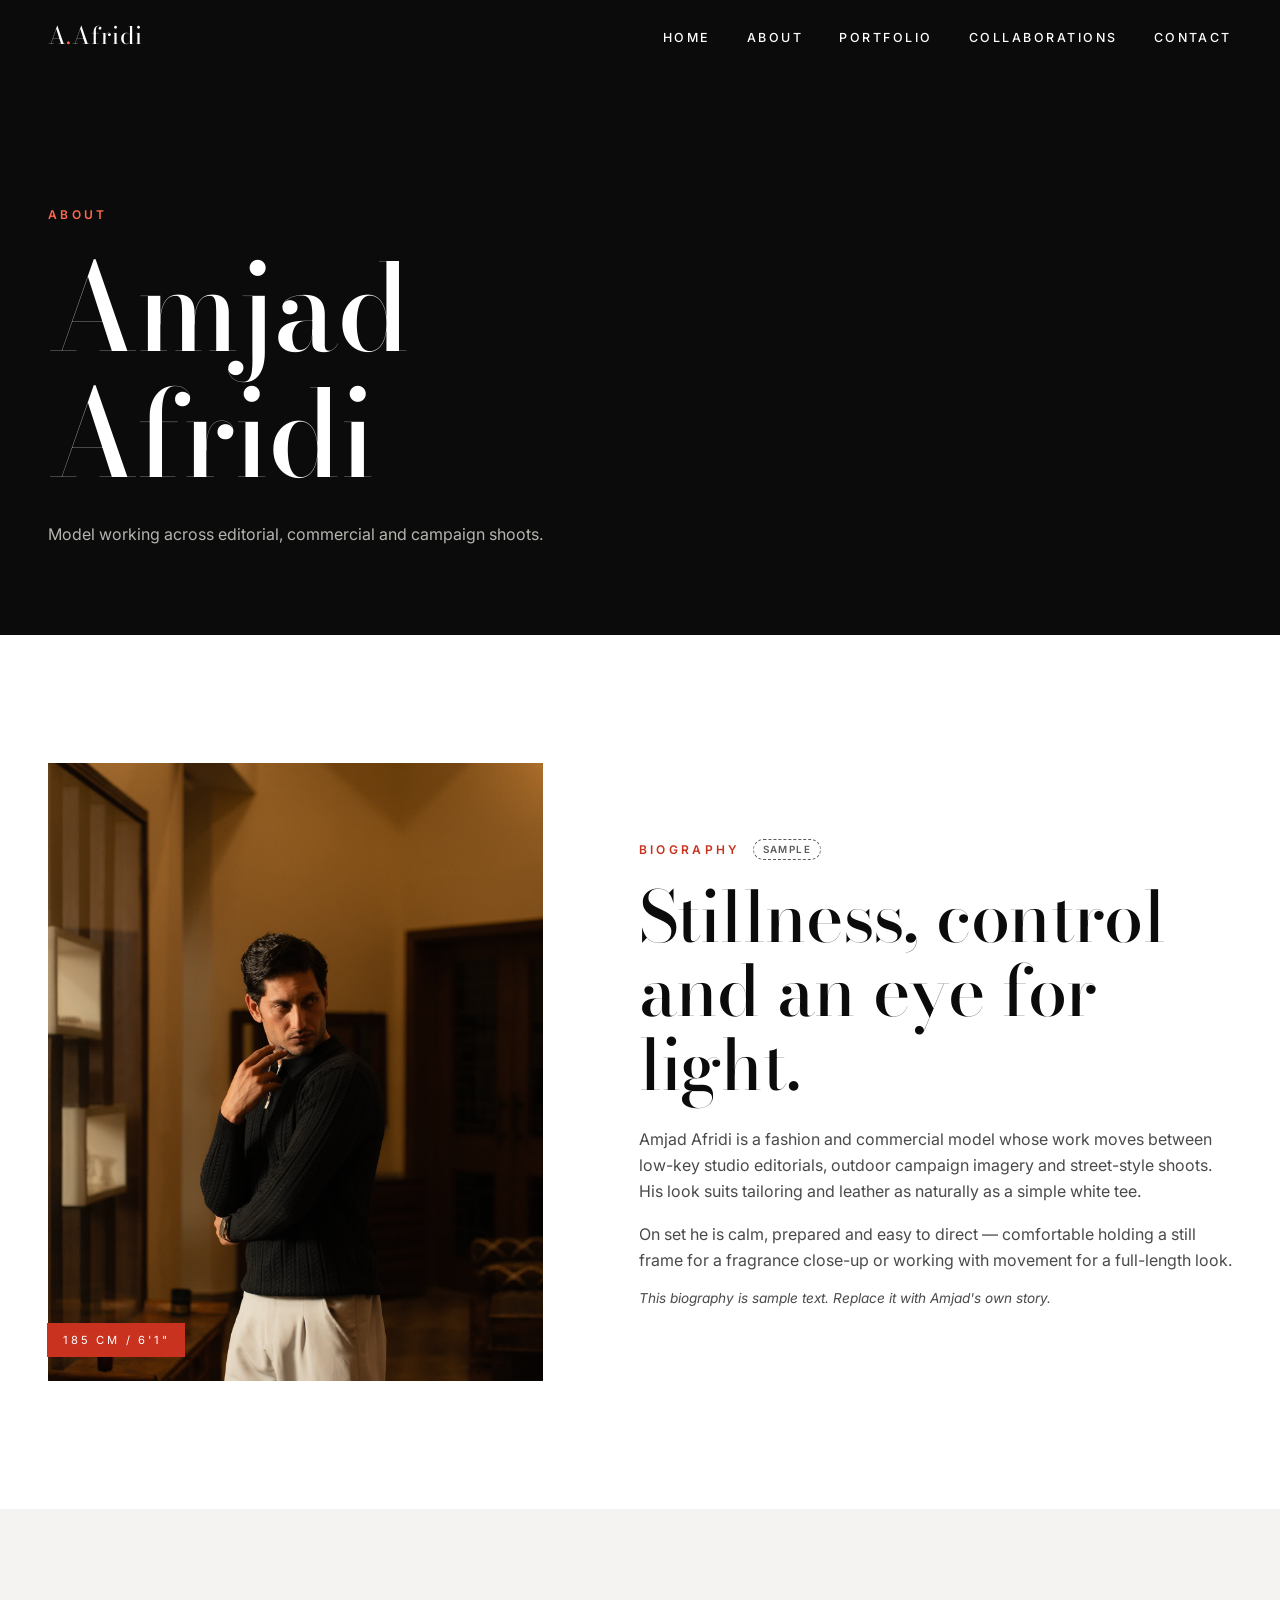
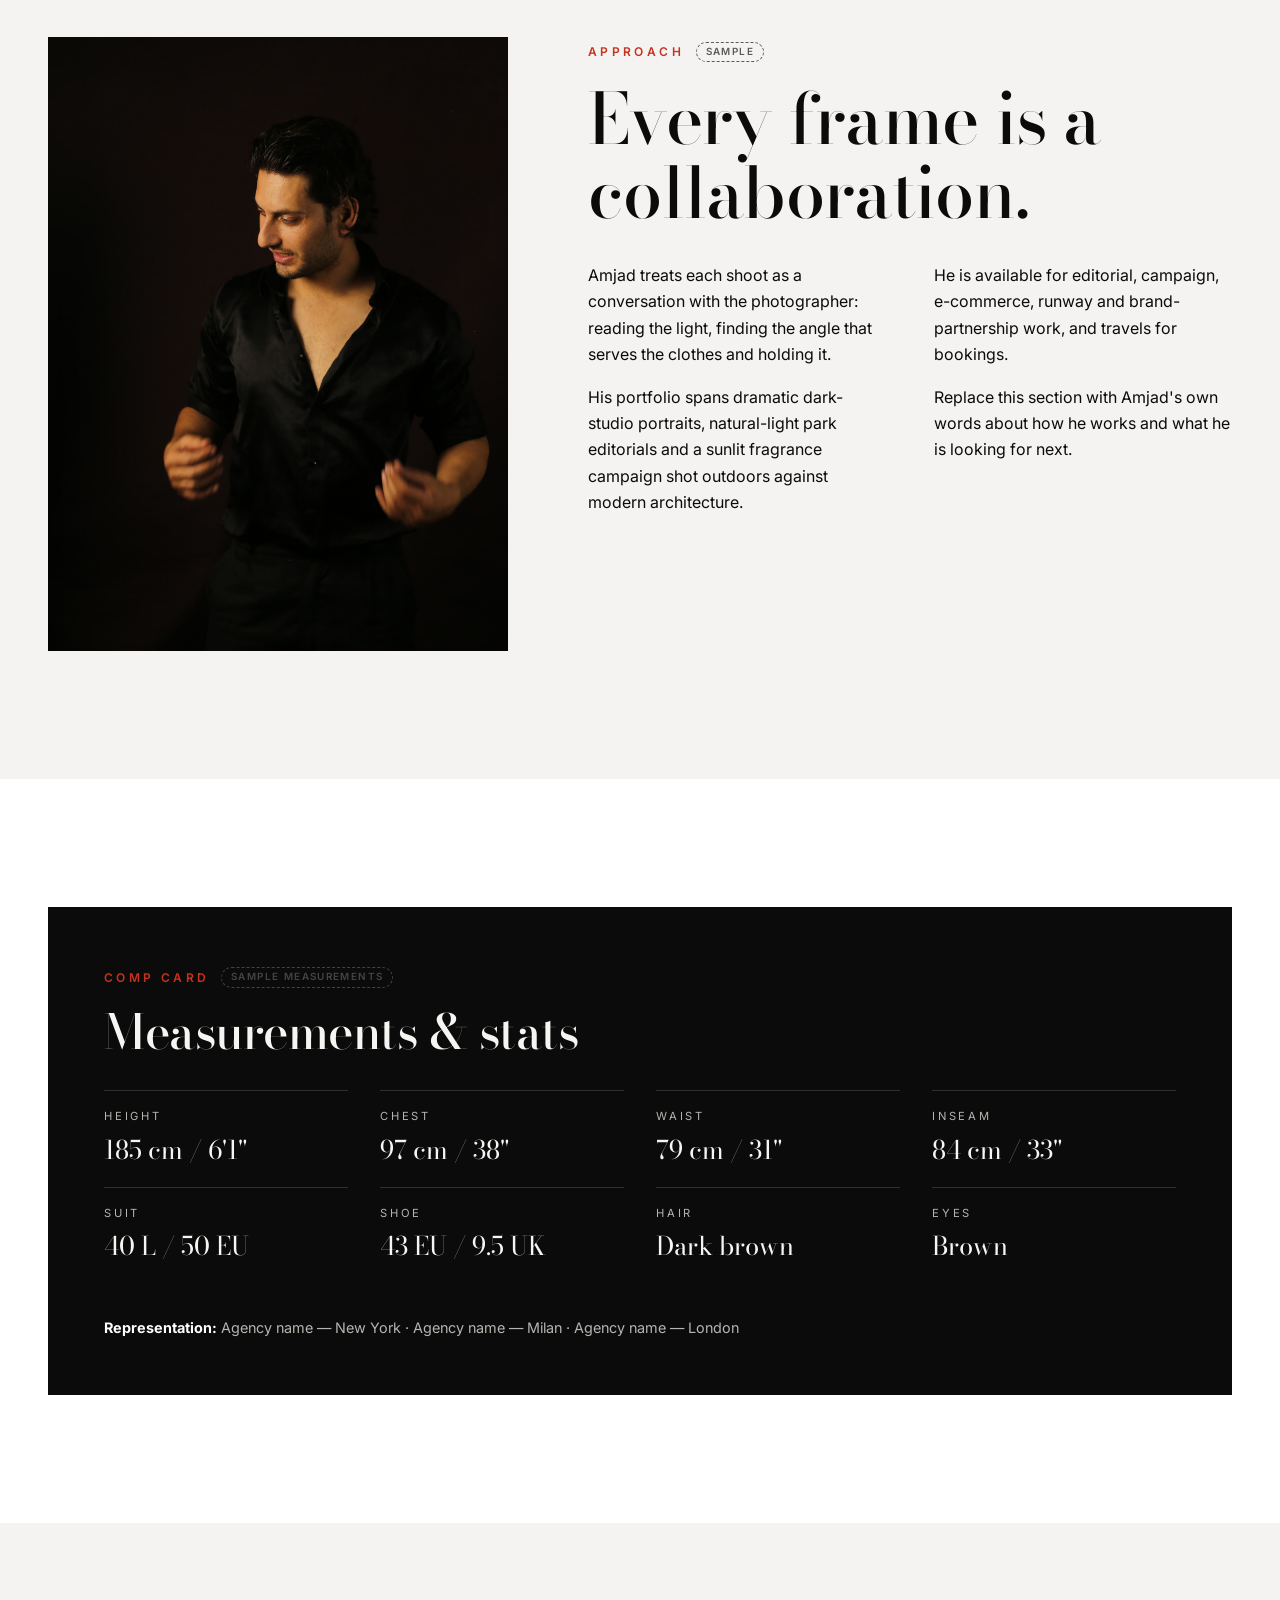
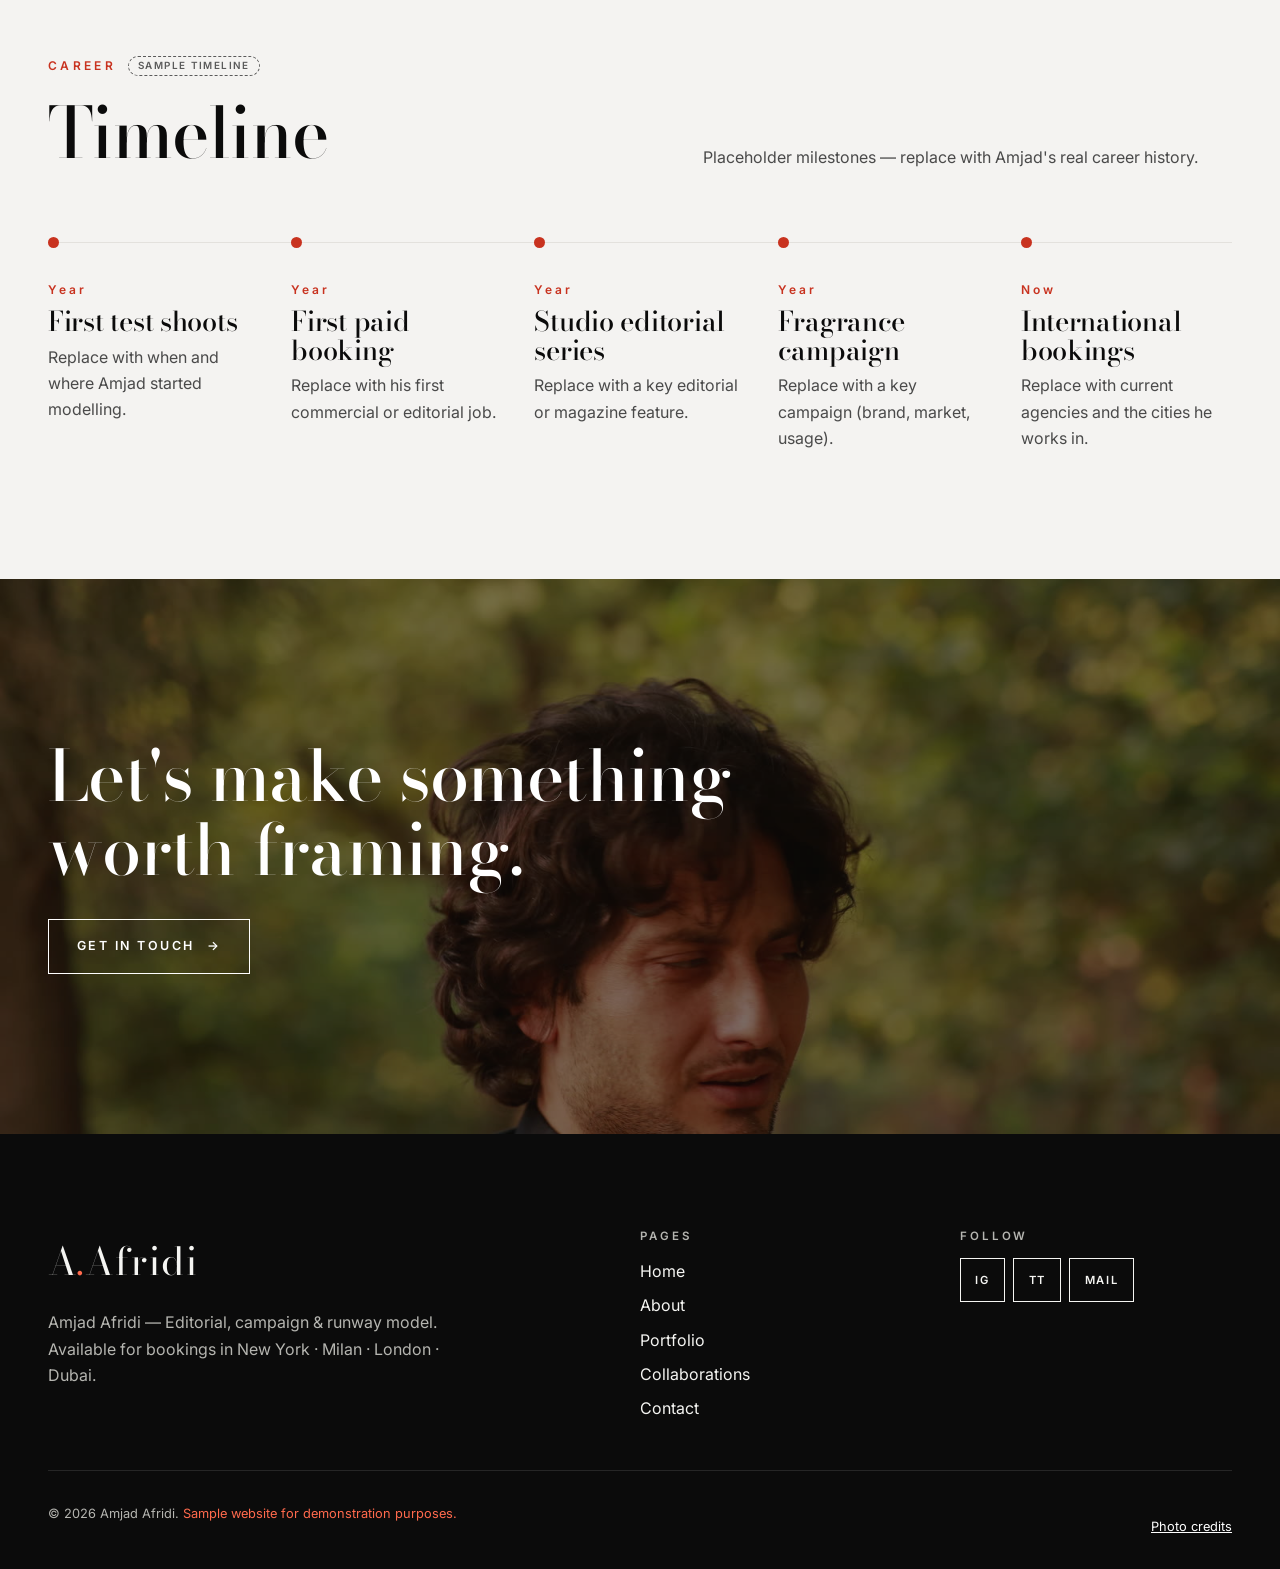
==== commit 86f762b8: "Added genuine brands" ====
--- a/about.html
+++ b/about.html
@@ -2,7 +2,7 @@
 <html lang="en">
 <head>
   <meta charset="UTF-8">
-  <link rel="icon" href="data:,">
+  <link rel="icon" type="image/svg+xml" href="data:image/svg+xml,%3Csvg xmlns='http://www.w3.org/2000/svg' viewBox='0 0 32 32'%3E%3Crect width='32' height='32' fill='%230b0b0b'/%3E%3Ctext x='16' y='23' font-family='Georgia,serif' font-size='20' text-anchor='middle' fill='%23ffffff'%3EA%3C/text%3E%3C/svg%3E">
   <meta name="viewport" content="width=device-width, initial-scale=1">
   <title>About | Amjad Afridi — Model</title>
   <meta name="description" content="About model Amjad Afridi — biography, measurements and career timeline.">
@@ -45,7 +45,7 @@
     <section class="section" aria-labelledby="bio-title">
       <div class="container about-grid">
         <figure class="about-portrait reveal">
-          <img src="images/amjad-about-01.jpg" alt="Amjad Afridi in a black suit leaning against a tree in a park" loading="lazy" style="object-position: 50% 25%">
+          <img src="images/amjad-pro-about-01.jpg" alt="Amjad Afridi in a black knit and cream trousers in a warm-lit interior" loading="lazy" style="object-position: 50% 20%">
           <figcaption data-config="measurements.height">185 cm / 6'1"</figcaption>
         </figure>
         <div class="about-text reveal reveal-delay-1">
--- a/css/style.css
+++ b/css/style.css
@@ -404,3 +404,14 @@
   .hero h1 { font-size: clamp(3rem, 7.4vw, 7rem); }
   .hero h1 em { font-size: .36em; }
 }
+
+/* ---------- Version 3: video (showreel + portfolio motion) ---------- */
+.showreel-grid { display: grid; gap: 2.5rem; align-items: center; }
+.showreel-grid h2 { margin-bottom: 1.25rem; }
+.showreel-grid p { color: var(--color-ink-soft); max-width: 28rem; margin-bottom: 1.5rem; }
+@media (min-width: 900px) { .showreel-grid { grid-template-columns: 1fr 1.4fr; gap: 5rem; } }
+.films { display: grid; grid-template-columns: 1fr 1fr; gap: 1rem; }
+.films--wide { max-width: 820px; gap: 1.5rem; }
+.film { margin: 0; }
+.film video { display: block; width: 100%; aspect-ratio: 9 / 16; object-fit: cover; background: #000; }
+.film figcaption { padding-top: .6rem; font-size: .72rem; font-weight: 600; letter-spacing: .18em; text-transform: uppercase; color: var(--color-ink-soft); }
